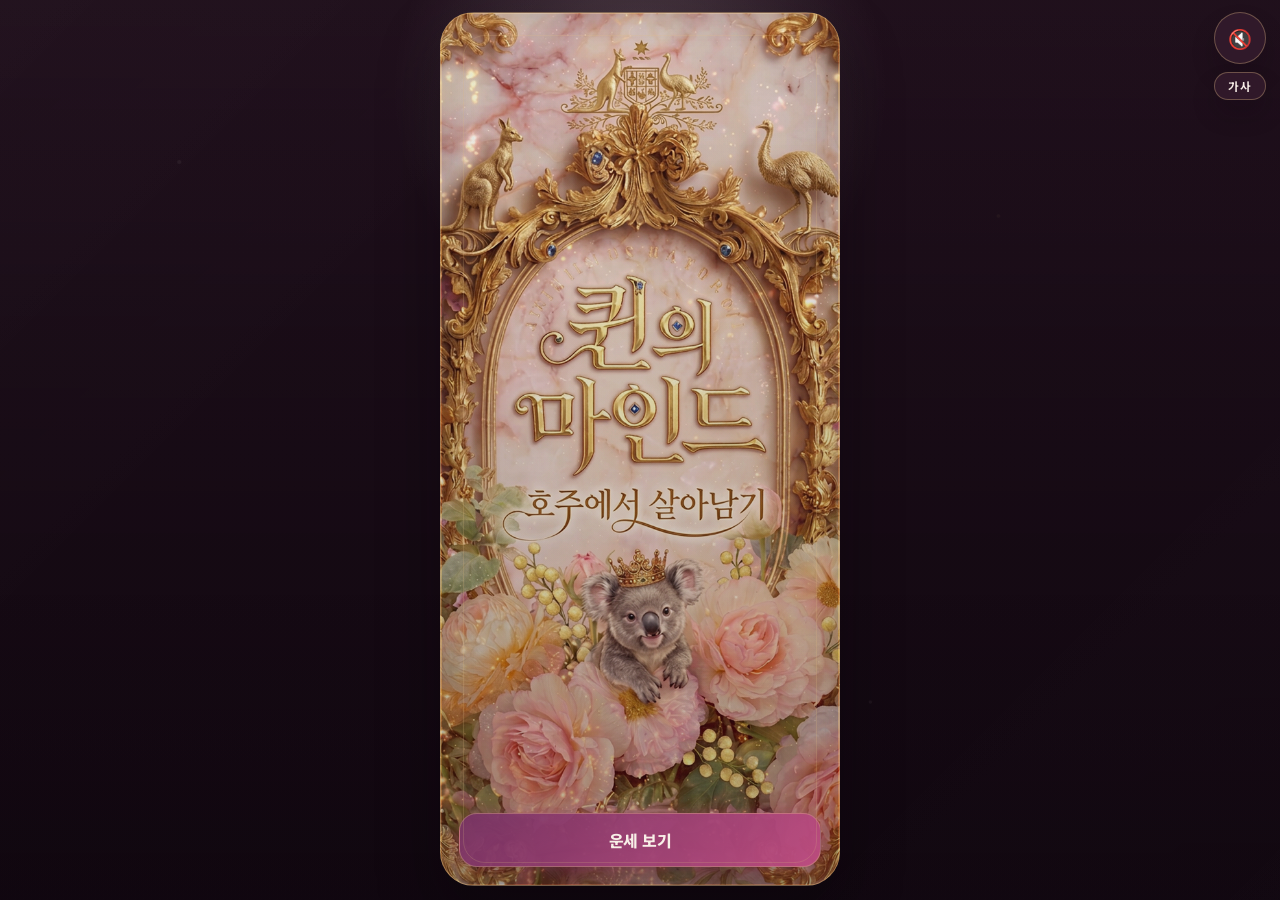
==== mobile-homepage/index.html @ e9fe8f7a "first" ====
<!DOCTYPE html>
<html lang="ko">
  <head>
    <meta charset="UTF-8" />
    <meta name="viewport" content="width=device-width, initial-scale=1.0" />
    <meta name="description" content="퀸의 마인드 인트로 페이지입니다." />
    <meta name="theme-color" content="#151338" />
    <title>퀸의 마인드</title>
    <link rel="preconnect" href="https://fonts.googleapis.com" />
    <link rel="preconnect" href="https://fonts.gstatic.com" crossorigin />
    <link
      href="https://fonts.googleapis.com/css2?family=Noto+Sans+KR:wght@400;500;700;800&amp;display=swap"
      rel="stylesheet"
    />
    <link rel="stylesheet" href="./styles.css" />
  </head>
  <body class="fortune-body page-home">
    <main class="page-shell">
      <section class="panel-card home-panel">
        <div class="home-cta">
          <a class="primary-link" href="./choose.html">운세 보기</a>
        </div>
      </section>
    </main>

    <div class="audio-dock">
      <button class="music-toggle" id="musicToggle" type="button" aria-pressed="false" aria-label="배경음악 켜기">
        🔇
      </button>
      <button class="lyrics-toggle" id="lyricsToggle" type="button">가사</button>
    </div>
    <audio id="bgmAudio" loop preload="auto" playsinline></audio>
    <dialog class="lyrics-dialog" id="lyricsDialog">
      <div class="lyrics-card">
        <p class="lyrics-label">BGM LYRICS</p>
        <pre class="lyrics-content" id="lyricsContent">가사를 불러오는 중...</pre>
        <button class="lyrics-close" id="lyricsClose" type="button">닫기</button>
      </div>
    </dialog>

    <script type="module" src="./bgm.js"></script>
  </body>
</html>
---- mobile-homepage/styles.css ----
@font-face {
  font-family: "HeirofLight";
  src: url("./fonts/HeirofLightOTFBold.otf") format("opentype");
  font-weight: 700;
  font-style: normal;
  font-display: swap;
}

:root {
  color-scheme: dark;
  --font-display: "HeirofLight", "Times New Roman", serif;
  --font-body: "Noto Sans KR", "Apple SD Gothic Neo", sans-serif;
  --ivory: #f8efe7;
  --ivory-soft: rgba(248, 239, 231, 0.82);
  --gold: #dcb884;
  --gold-soft: rgba(220, 184, 132, 0.44);
  --plum-950: #1d101d;
  --plum-900: #2b1729;
  --plum-850: #39203a;
  --wine-700: #74445e;
  --panel-bg: rgba(42, 22, 38, 0.72);
  --panel-bg-soft: rgba(71, 38, 61, 0.44);
  --panel-border: rgba(220, 184, 132, 0.46);
  --panel-border-soft: rgba(220, 184, 132, 0.2);
  --shadow-xl: 0 30px 70px rgba(13, 7, 13, 0.38);
  --shadow-lg: 0 16px 34px rgba(14, 7, 13, 0.28);
  --radius-xl: 34px;
  --radius-lg: 24px;
  --radius-md: 18px;
  --result-accent: #dcb884;
  --result-soft: rgba(248, 239, 231, 0.82);
  --result-text: #fff7f1;
}

* {
  box-sizing: border-box;
}

html,
body {
  height: 100%;
}

html {
  scroll-behavior: smooth;
}

body {
  margin: 0;
  min-width: 320px;
  overflow: hidden;
  font-family: var(--font-body);
  color: var(--ivory);
}

a,
button {
  font: inherit;
}

button {
  border: 0;
  cursor: pointer;
}

.fortune-body {
  position: relative;
  min-height: 100svh;
  background-color: var(--plum-950);
  background-image: var(--page-background);
  background-size: cover;
  background-position: center;
  background-repeat: no-repeat;
}

.page-home {
  --page-background:
    radial-gradient(circle at 50% 12%, rgba(128, 87, 111, 0.24), transparent 22%),
    linear-gradient(180deg, #21111d 0%, #140a13 100%);
}

.page-choose,
.page-loading {
  --page-background:
    radial-gradient(circle at 50% 14%, rgba(122, 78, 105, 0.34), transparent 22%),
    linear-gradient(180deg, #261420 0%, #140b15 100%);
}

.page-result {
  --page-background: url("./images/backgrounds/Q_3.png");
}

.fortune-body::before,
.fortune-body::after {
  content: "";
  position: fixed;
  inset: 0;
  pointer-events: none;
}

.fortune-body::before {
  background:
    radial-gradient(circle at 50% 10%, rgba(255, 247, 237, 0.18), transparent 24%),
    linear-gradient(180deg, rgba(31, 15, 28, 0.28), rgba(15, 6, 14, 0.62));
}

.fortune-body::after {
  opacity: 0.26;
  background:
    radial-gradient(circle at 14% 18%, rgba(255, 247, 237, 0.2) 0 1.4px, transparent 2.6px),
    radial-gradient(circle at 78% 24%, rgba(220, 184, 132, 0.18) 0 1.2px, transparent 2.4px),
    radial-gradient(circle at 68% 78%, rgba(255, 247, 237, 0.18) 0 1px, transparent 2.2px),
    linear-gradient(135deg, rgba(255, 255, 255, 0.05), transparent 38%, transparent 62%, rgba(255, 255, 255, 0.03));
}

.page-shell {
  position: relative;
  z-index: 1;
  width: min(100%, 428px);
  height: 100svh;
  margin: 0 auto;
  padding: 12px 14px 14px;
  display: flex;
  flex-direction: column;
  gap: 10px;
}

.panel-card {
  position: relative;
  flex: 1;
  min-height: 0;
  overflow: hidden;
  border-radius: var(--radius-xl);
  border: 1px solid var(--panel-border);
  background:
    linear-gradient(180deg, rgba(101, 60, 81, 0.18), transparent 26%),
    linear-gradient(180deg, rgba(65, 35, 56, 0.8), rgba(26, 14, 24, 0.9));
  backdrop-filter: blur(8px);
  box-shadow:
    inset 0 1px 0 rgba(255, 255, 255, 0.08),
    inset 0 -12px 40px rgba(0, 0, 0, 0.14),
    var(--shadow-xl);
}

.panel-card::before,
.panel-card::after {
  content: "";
  position: absolute;
  inset: 12px;
  border: 1px solid var(--panel-border);
  border-radius: calc(var(--radius-xl) - 12px);
  pointer-events: none;
}

.panel-card::after {
  inset: 22px;
  border-color: var(--panel-border-soft);
}

.panel-decor {
  position: absolute;
  inset: 0;
  pointer-events: none;
}

.panel-corner {
  position: absolute;
  width: 36px;
  height: 36px;
}

.panel-corner::before,
.panel-corner::after {
  content: "";
  position: absolute;
  background: linear-gradient(180deg, rgba(245, 223, 176, 0.96), rgba(174, 133, 83, 0.72));
}

.panel-corner::before {
  width: 24px;
  height: 2px;
}

.panel-corner::after {
  width: 2px;
  height: 24px;
}

.panel-corner-tl {
  top: 18px;
  left: 18px;
}

.panel-corner-tr {
  top: 18px;
  right: 18px;
}

.panel-corner-br {
  right: 18px;
  bottom: 18px;
}

.panel-corner-bl {
  bottom: 18px;
  left: 18px;
}

.panel-corner-tl::before,
.panel-corner-bl::before {
  left: 0;
}

.panel-corner-tr::before,
.panel-corner-br::before {
  right: 0;
}

.panel-corner-tl::after,
.panel-corner-tr::after {
  top: 0;
}

.panel-corner-bl::after,
.panel-corner-br::after {
  bottom: 0;
}

.panel-corner-tl::after,
.panel-corner-bl::after {
  left: 0;
}

.panel-corner-tr::after,
.panel-corner-br::after {
  right: 0;
}

.cover-arch {
  position: absolute;
  top: 16px;
  left: 50%;
  width: calc(100% - 92px);
  height: 96px;
  transform: translateX(-50%);
  border: 2px solid rgba(220, 184, 132, 0.42);
  border-bottom: 0;
  border-radius: 200px 200px 0 0 / 120px 120px 0 0;
  box-shadow: inset 0 0 0 1px rgba(255, 255, 255, 0.05);
}

.cover-arch span {
  position: absolute;
  top: 18px;
  left: 50%;
  transform: translateX(-50%);
  color: rgba(244, 224, 192, 0.64);
  font-size: 0.76rem;
  font-weight: 800;
  letter-spacing: 0.26em;
  text-transform: uppercase;
  white-space: nowrap;
}

.cover-arch-small {
  height: 84px;
}

.cover-blooms {
  display: none;
}

.home-panel,
.choose-panel,
.result-panel {
  display: flex;
  flex-direction: column;
  padding: 102px 18px 18px;
}

.home-panel {
  justify-content: flex-end;
  padding: 16px 18px 18px;
  background:
    linear-gradient(180deg, rgba(31, 14, 25, 0.04), rgba(18, 8, 15, 0.26)),
    linear-gradient(180deg, rgba(255, 247, 236, 0.04), rgba(71, 39, 58, 0.08)),
    url("./images/backgrounds/Q_1.png") center / cover no-repeat;
  box-shadow:
    inset 0 0 0 1px rgba(255, 243, 232, 0.04),
    inset 0 0 36px rgba(17, 8, 14, 0.14),
    0 28px 60px rgba(8, 4, 8, 0.38);
  position: relative;
  overflow: hidden;
}

.home-panel::before {
  content: "";
  position: absolute;
  inset: 0;
  background: radial-gradient(circle at 50% 50%, rgba(220,184,132,0.15), transparent 60%);
  animation: pulse-glow 4s ease-in-out infinite alternate;
  pointer-events: none;
  mix-blend-mode: overlay;
}

.display-title {
  margin: 0;
  font-family: var(--font-display);
  font-weight: 700;
  letter-spacing: -0.04em;
}

.choose-head {
  text-align: center;
}

.home-cta {
  margin-top: auto;
}

.primary-link {
  display: inline-flex;
  align-items: center;
  justify-content: center;
  width: 100%;
  min-height: 54px;
  border-radius: 18px;
  border: 1px solid rgba(220, 184, 132, 0.36);
  background:
    linear-gradient(135deg, rgba(121, 52, 102, 0.94), rgba(189, 76, 129, 0.96));
  color: var(--ivory);
  text-decoration: none;
  font-size: 1rem;
  font-weight: 800;
  letter-spacing: -0.02em;
  box-shadow: 0 16px 28px rgba(21, 9, 19, 0.24), 0 0 16px rgba(189, 76, 129, 0.4);
  position: relative;
  overflow: hidden;
  animation: float-btn 3s ease-in-out infinite;
}

.primary-link::after {
  content: "";
  position: absolute;
  top: 0;
  left: -150%;
  width: 150%;
  height: 100%;
  background: linear-gradient(90deg, transparent, rgba(255, 255, 255, 0.4), transparent);
  transform: skewX(-20deg);
  animation: sweep-shine 3s ease-in-out infinite;
}

.primary-link:hover,
.primary-link:focus-visible {
  transform: translateY(-1px);
  outline: none;
}

.fortune-preview,
.mood-section,
.pick-section {
  position: relative;
  z-index: 1;
}

.choose-panel {
  padding-top: 76px;
  background:
    linear-gradient(180deg, rgba(33, 17, 30, 0.2), rgba(19, 9, 16, 0.7)),
    linear-gradient(180deg, rgba(60, 31, 51, 0.26), rgba(24, 11, 21, 0.78)),
    url("./images/backgrounds/Q_2.png") center / cover no-repeat;
  box-shadow:
    inset 0 0 0 1px rgba(255, 245, 234, 0.04),
    inset 0 0 60px rgba(17, 7, 13, 0.34),
    0 28px 60px rgba(8, 4, 8, 0.38);
}

.choose-head {
  display: grid;
  gap: 12px;
  margin-bottom: 16px;
  text-align: center;
}

.choose-title {
  font-size: clamp(1.72rem, 7.8vw, 2.18rem);
  line-height: 1.1;
  letter-spacing: -0.04em;
}

.choose-guide {
  margin: 0;
  color: var(--ivory-soft);
  font-size: 0.9rem;
  font-weight: 500;
  line-height: 1.5;
}

.fortune-preview {
  display: grid;
  gap: 12px;
  margin-top: 8px;
  padding: 20px 16px;
  border-radius: 16px;
  background: rgba(255, 247, 237, 0.03);
  border: 1px solid rgba(220, 184, 132, 0.15);
  box-shadow: inset 0 2px 10px rgba(0,0,0,0.1);
}

.fortune-inline {
  margin: 0;
  padding: 0;
  text-align: center;
  text-wrap: pretty;
}

.fortune-inline-main {
  color: var(--result-accent);
  font-size: 1.05rem;
  font-weight: 800;
  line-height: 1.5;
  word-break: keep-all;
  overflow-wrap: break-word;
}

.fortune-inline-soft {
  color: var(--ivory-soft);
  font-size: 0.92rem;
  line-height: 1.6;
  word-break: keep-all;
  overflow-wrap: break-word;
}

.mood-section {
  margin-top: 32px;
}

.mood-tabs {
  display: grid;
  grid-template-columns: repeat(3, minmax(0, 1fr));
  gap: 12px;
  padding: 0 10px;
}

.mood-tab {
  min-height: 44px;
  border-radius: 999px;
  border: 1px solid rgba(220, 184, 132, 0.2);
  background:
    linear-gradient(180deg, rgba(255, 255, 255, 0.08), rgba(255, 255, 255, 0.03)),
    rgba(46, 23, 40, 0.28);
  color: var(--ivory-soft);
  font-size: 0.86rem;
  font-weight: 700;
  letter-spacing: -0.01em;
  transition:
    transform 150ms ease,
    border-color 150ms ease,
    background-color 150ms ease,
    color 150ms ease;
}

.mood-tab.is-active {
  border-color: rgba(220, 184, 132, 0.56);
  background:
    linear-gradient(180deg, rgba(220, 184, 132, 0.22), rgba(220, 184, 132, 0.08)),
    rgba(68, 33, 54, 0.4);
  color: var(--ivory);
  box-shadow:
    inset 0 0 0 1px rgba(255, 248, 237, 0.08),
    0 0 18px rgba(220, 184, 132, 0.12);
}

.mood-note {
  margin: 12px 0 0;
  color: var(--ivory-soft);
  font-size: 0.86rem;
  line-height: 1.5;
  text-align: center;
}

.pick-section {
  flex: 1;
  display: grid;
  align-content: start;
  gap: 16px;
  margin-top: 32px;
}

.pick-heading {
  margin: 0 0 8px;
  color: var(--ivory);
  font-size: 1.1rem;
  font-weight: 700;
  line-height: 1.4;
  text-align: center;
}

.pick-deck {
  display: flex;
  align-items: flex-end;
  justify-content: center;
  gap: 0;
  margin-top: 0;
  padding: 0 6px;
}

.pick-card {
  position: relative;
  display: flex;
  align-items: flex-end;
  justify-content: center;
  width: 122px;
  min-height: 198px;
  padding: 16px 8px;
  border-radius: 20px;
  background:
    linear-gradient(180deg, rgba(29, 16, 29, 0.08), rgba(29, 16, 29, 0.2)),
    url("./images/backgrounds/card.png") center / cover no-repeat;
  border: 1px solid rgba(220, 184, 132, 0.26);
  color: var(--ivory);
  text-decoration: none;
  box-shadow: 0 18px 28px rgba(12, 6, 12, 0.32);
  transition:
    transform 160ms ease,
    box-shadow 160ms ease,
    border-color 160ms ease;
}

.pick-card::before {
  content: "";
  position: absolute;
  inset: 10px;
  border: 1px solid rgba(255, 247, 237, 0.16);
  border-radius: 14px;
}

.pick-card::after {
  content: "♕";
  position: absolute;
  top: 18px;
  left: 50%;
  transform: translateX(-50%);
  color: rgba(255, 235, 204, 0.64);
  font-size: 1.25rem;
}

.pick-card-left {
  transform: rotate(-10deg) translateY(10px);
  margin-right: -24px;
}

.pick-card-center {
  z-index: 2;
  transform: translateY(-4px);
}

.pick-card-right {
  transform: rotate(10deg) translateY(10px);
  margin-left: -24px;
}

.pick-card:hover,
.pick-card:focus-visible {
  border-color: rgba(220, 184, 132, 0.48);
  box-shadow: 0 22px 34px rgba(12, 6, 12, 0.38);
  outline: none;
}

.pick-card-left:hover,
.pick-card-left:focus-visible {
  transform: rotate(-10deg) translateY(2px);
}

.pick-card-center:hover,
.pick-card-center:focus-visible {
  transform: translateY(-10px);
}

.pick-card-right:hover,
.pick-card-right:focus-visible {
  transform: rotate(10deg) translateY(2px);
}

.pick-card-mark {
  position: relative;
  z-index: 1;
  padding: 6px 12px;
  border-radius: 999px;
  background: rgba(32, 18, 30, 0.44);
  color: rgba(255, 242, 223, 0.92);
  font-family: var(--font-display);
  font-size: 1.2rem;
  letter-spacing: 0.04em;
}

.page-choose[data-mode="anger"] .pick-card {
  box-shadow: 0 20px 32px rgba(53, 14, 37, 0.4);
}

.page-choose[data-mode="comfort"] .pick-card {
  box-shadow: 0 20px 32px rgba(32, 24, 61, 0.38);
}

.page-choose[data-mode="laugh"] .pick-card {
  box-shadow: 0 20px 32px rgba(65, 20, 47, 0.38);
}

.result-panel {
  justify-content: center;
  padding-top: 90px;
}

.theme-anger {
  --result-accent: #f1be8b;
}

.theme-comfort {
  --result-accent: #eadfc7;
}

.theme-laugh {
  --result-accent: #f3c9d9;
}

.result-loader {
  position: relative;
  z-index: 1;
  margin: auto 0;
  color: var(--ivory-soft);
  font-size: 0.92rem;
  font-weight: 700;
  line-height: 1.6;
  text-align: center;
}

.result-card {
  position: relative;
  z-index: 1;
  flex: 1;
  display: flex;
  align-items: center;
  justify-content: center;
  min-height: 0;
}

.result-message-card {
  width: 100%;
  max-width: 330px;
  margin: 0 auto 56px;
  display: grid;
  gap: 16px;
  justify-items: center;
  text-align: center;
}

.result-message-card > * {
  opacity: 0;
  animation: fade-slide-up 0.8s cubic-bezier(0.16, 1, 0.3, 1) forwards;
}

.result-message-card .result-kicker { animation-delay: 0.1s; }
.result-message-card .result-media { animation: zoom-glow-in 0.9s cubic-bezier(0.16, 1, 0.3, 1) forwards; animation-delay: 0.25s; opacity: 0; }
.result-message-card .result-title { animation-delay: 0.4s; }
.result-message-card .result-caption { animation-delay: 0.5s; }
.result-message-card .result-signature { animation-delay: 0.6s; }

.result-kicker {
  margin: 0;
  color: var(--result-accent);
  font-size: 1rem;
  font-weight: 800;
  letter-spacing: 0.22em;
  text-transform: uppercase;
  text-shadow: 0 0 12px rgba(220, 184, 132, 0.4);
}

.result-media {
  display: grid;
  place-items: center;
  width: min(100%, 264px);
  padding: 10px;
  border-radius: 16px;
  border: 1px solid rgba(220, 184, 132, 0.16);
  background:
    linear-gradient(180deg, rgba(255, 255, 255, 0.05), rgba(255, 255, 255, 0.02)),
    rgba(10, 5, 10, 0.16);
  box-shadow:
    inset 0 1px 0 rgba(255, 255, 255, 0.04),
    0 16px 24px rgba(6, 3, 6, 0.18);
}

.result-media img {
  display: block;
  width: 100%;
  height: auto;
  max-height: min(30svh, 258px);
  object-fit: contain;
  border-radius: 10px;
}

.result-title {
  margin: 0;
  max-width: 310px;
  color: var(--result-text);
  font-size: clamp(1.24rem, 5.3vw, 1.62rem);
  line-height: 1.5;
  letter-spacing: -0.025em;
  text-wrap: balance;
  word-break: keep-all;
  overflow-wrap: break-word;
}

.result-caption {
  margin: 0;
  max-width: 302px;
  color: var(--result-soft);
  font-size: 0.88rem;
  line-height: 1.72;
  text-wrap: pretty;
  word-break: keep-all;
  overflow-wrap: break-word;
}

.result-signature {
  margin: 2px 0 0;
  display: grid;
  gap: 4px;
  color: var(--result-accent);
  font-size: 0.66rem;
  font-weight: 800;
  letter-spacing: 0.18em;
  text-transform: uppercase;
}

.result-signature span {
  color: rgba(248, 239, 231, 0.62);
}

.result-actions {
  display: grid;
  grid-template-columns: repeat(2, minmax(0, 1fr));
  gap: 10px;
}

.again-button,
.secondary-link {
  display: inline-flex;
  align-items: center;
  justify-content: center;
  min-height: 46px;
  border-radius: 16px;
  text-decoration: none;
  font-size: 0.92rem;
  font-weight: 700;
}

.again-button {
  border: 1px solid rgba(220, 184, 132, 0.32);
  background: rgba(255, 255, 255, 0.08);
  color: var(--ivory);
}

.secondary-link {
  border: 1px solid rgba(220, 184, 132, 0.18);
  background: rgba(16, 8, 15, 0.2);
  color: var(--ivory-soft);
}

.audio-dock {
  position: fixed;
  top: calc(env(safe-area-inset-top) + 12px);
  right: 14px;
  z-index: 30;
  display: grid;
  justify-items: center;
  gap: 8px;
}

.music-toggle,
.lyrics-toggle {
  border: 1px solid rgba(220, 184, 132, 0.36);
  background: rgba(54, 29, 47, 0.78);
  color: var(--ivory);
  backdrop-filter: blur(12px);
  box-shadow: 0 14px 24px rgba(14, 7, 14, 0.2);
}

.music-toggle {
  display: inline-flex;
  align-items: center;
  justify-content: center;
  width: 52px;
  height: 52px;
  border-radius: 999px;
  font-size: 1.2rem;
}

.music-toggle.is-playing {
  background: rgba(114, 53, 95, 0.9);
}

.lyrics-toggle {
  min-width: 52px;
  min-height: 28px;
  padding: 0 10px;
  border-radius: 999px;
  font-size: 0.72rem;
  font-weight: 700;
  letter-spacing: 0.08em;
}

.lyrics-dialog {
  width: min(calc(100vw - 28px), 340px);
  border: 0;
  padding: 0;
  background: transparent;
}

.lyrics-dialog::backdrop {
  background: rgba(10, 5, 10, 0.58);
}

.lyrics-card {
  padding: 18px;
  border-radius: 22px;
  border: 1px solid rgba(220, 184, 132, 0.26);
  background:
    linear-gradient(180deg, rgba(72, 36, 60, 0.96), rgba(31, 16, 29, 0.98));
  box-shadow: var(--shadow-xl);
}

.lyrics-label {
  margin: 0 0 10px;
  color: var(--gold);
  font-size: 0.72rem;
  font-weight: 800;
  letter-spacing: 0.18em;
  text-transform: uppercase;
}

.lyrics-content {
  margin: 0;
  max-height: min(46svh, 320px);
  overflow: auto;
  white-space: pre-wrap;
  color: var(--ivory-soft);
  font-family: var(--font-body);
  font-size: 0.9rem;
  line-height: 1.65;
}

.lyrics-close {
  display: inline-flex;
  align-items: center;
  justify-content: center;
  width: 100%;
  min-height: 42px;
  margin-top: 14px;
  border-radius: 14px;
  border: 1px solid rgba(220, 184, 132, 0.24);
  background: rgba(255, 255, 255, 0.06);
  color: var(--ivory);
}

/* --- Loading Page Animations --- */
.page-loading .loader-shell {
  justify-content: center;
  align-items: center;
}

.loader-container {
  display: flex;
  flex-direction: column;
  align-items: center;
  gap: 32px;
  animation: fade-in 0.8s ease-out;
}

.loader-visual {
  position: relative;
  width: 120px;
  height: 120px;
  display: flex;
  justify-content: center;
  align-items: center;
}

.loader-ring {
  position: absolute;
  inset: 0;
  border: 2px dashed rgba(220, 184, 132, 0.4);
  border-radius: 50%;
  animation: spin-ring 8s linear infinite;
}

.loader-ring-inner {
  inset: 16px;
  border: 1px solid rgba(220, 184, 132, 0.8);
  border-style: dotted;
  animation: spin-ring-reverse 5s linear infinite;
  box-shadow: 0 0 20px rgba(220, 184, 132, 0.2), inset 0 0 20px rgba(220, 184, 132, 0.2);
}

.loader-icon {
  font-size: 3rem;
  color: var(--gold);
  filter: drop-shadow(0 0 8px rgba(220, 184, 132, 0.6));
  animation: pulse-icon 2s ease-in-out infinite alternate;
}

.full-loader {
  color: var(--ivory);
  font-weight: 500;
  line-height: 1.6;
  font-size: 1.125rem;
  text-align: center;
  letter-spacing: 0.02em;
  padding: 0 20px;
  max-width: 320px;
  word-break: keep-all;
  overflow-wrap: break-word;
  text-wrap: balance;
  animation: pulse-text 2s ease-in-out infinite alternate;
}

@keyframes spin-ring {
  0% { transform: rotate(0deg); }
  100% { transform: rotate(360deg); }
}

@keyframes spin-ring-reverse {
  0% { transform: rotate(360deg); }
  100% { transform: rotate(0deg); }
}

@keyframes pulse-icon {
  0% { transform: scale(0.95); opacity: 0.7; }
  100% { transform: scale(1.05); opacity: 1; filter: drop-shadow(0 0 16px rgba(220, 184, 132, 0.9)); }
}

@keyframes pulse-text {
  0% { opacity: 0.6; }
  100% { opacity: 1; text-shadow: 0 0 8px rgba(248, 239, 231, 0.4); }
}

@keyframes fade-in {
  from { opacity: 0; transform: translateY(10px); }
  to { opacity: 1; transform: translateY(0); }
}

.theme-anger .loader-ring { border-color: rgba(241, 190, 139, 0.4); }
.theme-anger .loader-ring-inner { border-color: rgba(241, 190, 139, 0.8); box-shadow: 0 0 20px rgba(241, 190, 139, 0.2), inset 0 0 20px rgba(241, 190, 139, 0.2); }
.theme-anger .loader-icon { color: var(--result-accent); filter: drop-shadow(0 0 8px rgba(241, 190, 139, 0.6)); }

.theme-comfort .loader-ring { border-color: rgba(234, 223, 199, 0.4); }
.theme-comfort .loader-ring-inner { border-color: rgba(234, 223, 199, 0.8); box-shadow: 0 0 20px rgba(234, 223, 199, 0.2), inset 0 0 20px rgba(234, 223, 199, 0.2); }
.theme-comfort .loader-icon { color: var(--result-accent); filter: drop-shadow(0 0 8px rgba(234, 223, 199, 0.6)); }

.theme-laugh .loader-ring { border-color: rgba(243, 201, 217, 0.4); }
.theme-laugh .loader-ring-inner { border-color: rgba(243, 201, 217, 0.8); box-shadow: 0 0 20px rgba(243, 201, 217, 0.2), inset 0 0 20px rgba(243, 201, 217, 0.2); }
.theme-laugh .loader-icon { color: var(--result-accent); filter: drop-shadow(0 0 8px rgba(243, 201, 217, 0.6)); }

@keyframes pulse-glow {
  0% { transform: scale(0.9); opacity: 0.4; }
  100% { transform: scale(1.1); opacity: 0.9; }
}

@keyframes float-btn {
  0%, 100% { transform: translateY(0); box-shadow: 0 16px 28px rgba(21, 9, 19, 0.24), 0 0 16px rgba(189, 76, 129, 0.4); }
  50% { transform: translateY(-4px); box-shadow: 0 20px 34px rgba(21, 9, 19, 0.34), 0 0 24px rgba(189, 76, 129, 0.6); }
}

@keyframes sweep-shine {
  0% { left: -150%; }
  25% { left: 150%; }
  100% { left: 150%; }
}

@keyframes fade-slide-up {
  0% { opacity: 0; transform: translateY(24px); filter: blur(8px); }
  100% { opacity: 1; transform: translateY(0); filter: blur(0); }
}

@keyframes zoom-glow-in {
  0% { opacity: 0; transform: scale(0.85); filter: blur(12px) drop-shadow(0 0 0 transparent); }
  60% { opacity: 1; transform: scale(1.02); filter: blur(0) drop-shadow(0 0 30px rgba(220, 184, 132, 0.5)); }
  100% { opacity: 1; transform: scale(1); filter: blur(0) drop-shadow(0 0 16px rgba(220, 184, 132, 0.3)); }
}

@media (max-width: 390px) {
  .page-shell {
    padding-left: 12px;
    padding-right: 12px;
  }

  .home-panel,
  .choose-panel,
  .result-panel {
    padding-left: 16px;
    padding-right: 16px;
  }

  .hero-title {
    font-size: 2.85rem;
  }

  .choose-title {
    font-size: 2rem;
  }

  .pick-card {
    width: 106px;
    min-height: 176px;
  }

  .result-title {
    font-size: 1.2rem;
  }

  .result-caption {
    font-size: 0.84rem;
  }
}

@media (prefers-reduced-motion: reduce) {
  html {
    scroll-behavior: auto;
  }

  *,
  *::before,
  *::after {
    animation: none !important;
    transition: none !important;
  }
}
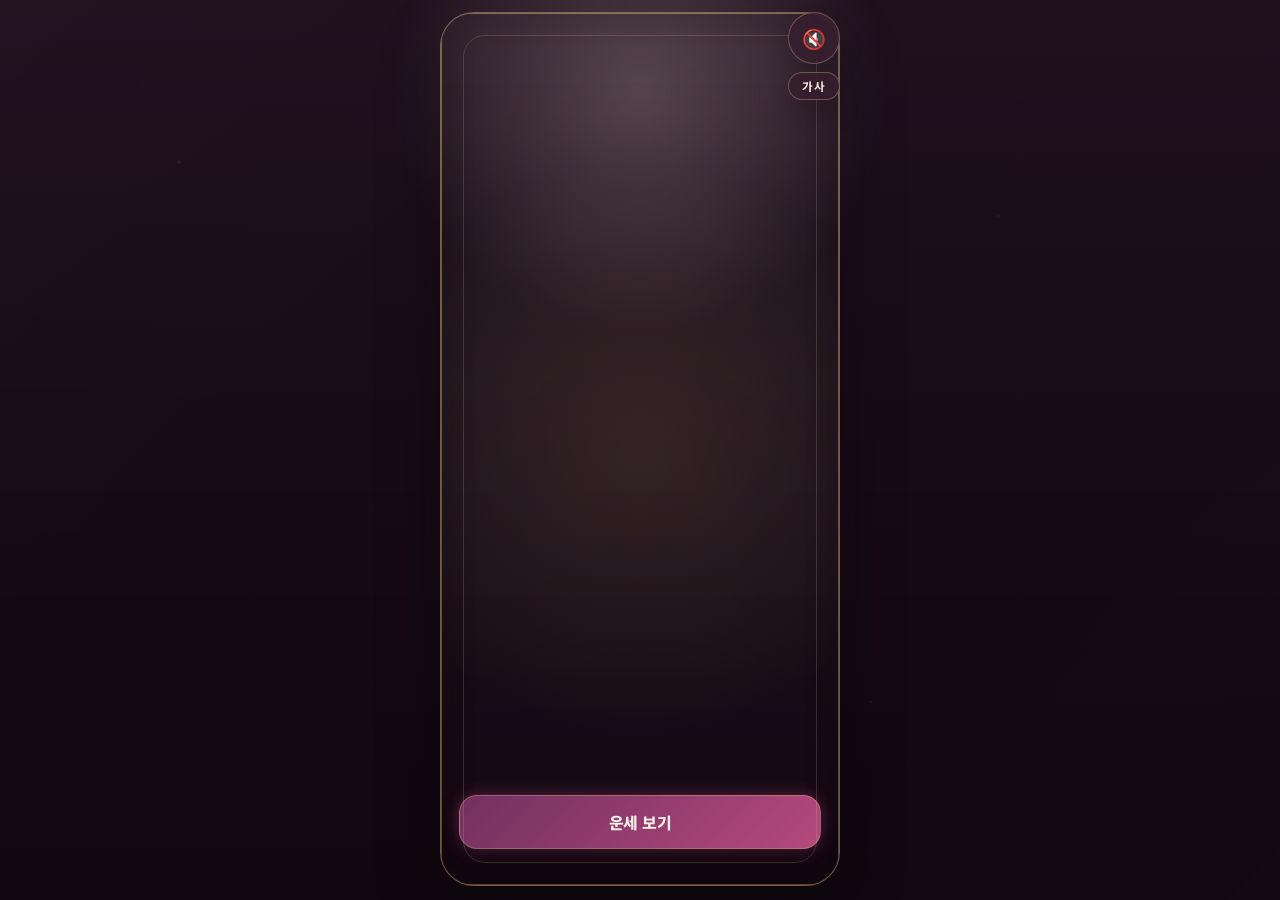
==== commit e73ae461: "gg" ====
--- a/mobile-homepage/index.html
+++ b/mobile-homepage/index.html
@@ -38,6 +38,6 @@
       </div>
     </dialog>
 
-    <script type="module" src="./bgm.js"></script>
+    <script type="text/javascript" src="./bgm.js"></script>
   </body>
 </html>
--- a/mobile-homepage/styles.css
+++ b/mobile-homepage/styles.css
@@ -48,7 +48,7 @@
 body {
   margin: 0;
   min-width: 320px;
-  overflow: hidden;
+  overflow-x: hidden;
   font-family: var(--font-body);
   color: var(--ivory);
 }
@@ -65,7 +65,7 @@
 
 .fortune-body {
   position: relative;
-  min-height: 100svh;
+  min-height: 100dvh;
   background-color: var(--plum-950);
   background-image: var(--page-background);
   background-size: cover;
@@ -87,7 +87,7 @@
 }
 
 .page-result {
-  --page-background: url("./images/backgrounds/Q_3.png");
+  --page-background: url("./images/backgrounds/q_3.png?v=2.1");
 }
 
 .fortune-body::before,
@@ -117,7 +117,7 @@
   position: relative;
   z-index: 1;
   width: min(100%, 428px);
-  height: 100svh;
+  min-height: 100dvh;
   margin: 0 auto;
   padding: 12px 14px 14px;
   display: flex;
@@ -129,7 +129,6 @@
   position: relative;
   flex: 1;
   min-height: 0;
-  overflow: hidden;
   border-radius: var(--radius-xl);
   border: 1px solid var(--panel-border);
   background:
@@ -280,11 +279,11 @@
 
 .home-panel {
   justify-content: flex-end;
-  padding: 16px 18px 18px;
+  padding: 16px 18px calc(env(safe-area-inset-bottom, 12px) + 36px);
   background:
     linear-gradient(180deg, rgba(31, 14, 25, 0.04), rgba(18, 8, 15, 0.26)),
     linear-gradient(180deg, rgba(255, 247, 236, 0.04), rgba(71, 39, 58, 0.08)),
-    url("./images/backgrounds/Q_1.png") center / cover no-repeat;
+    url("./images/backgrounds/q_1.png?v=2.1") center / cover no-repeat;
   box-shadow:
     inset 0 0 0 1px rgba(255, 243, 232, 0.04),
     inset 0 0 36px rgba(17, 8, 14, 0.14),
@@ -369,7 +368,7 @@
   background:
     linear-gradient(180deg, rgba(33, 17, 30, 0.2), rgba(19, 9, 16, 0.7)),
     linear-gradient(180deg, rgba(60, 31, 51, 0.26), rgba(24, 11, 21, 0.78)),
-    url("./images/backgrounds/Q_2.png") center / cover no-repeat;
+    url("./images/backgrounds/q_2.png?v=2.1") center / cover no-repeat;
   box-shadow:
     inset 0 0 0 1px rgba(255, 245, 234, 0.04),
     inset 0 0 60px rgba(17, 7, 13, 0.34),
@@ -517,7 +516,7 @@
   border-radius: 20px;
   background:
     linear-gradient(180deg, rgba(29, 16, 29, 0.08), rgba(29, 16, 29, 0.2)),
-    url("./images/backgrounds/card.png") center / cover no-repeat;
+    url("./images/backgrounds/card.png?v=2.1") center / cover no-repeat;
   border: 1px solid rgba(220, 184, 132, 0.26);
   color: var(--ivory);
   text-decoration: none;
@@ -661,7 +660,11 @@
 }
 
 .result-message-card .result-kicker { animation-delay: 0.1s; }
-.result-message-card .result-media { animation: zoom-glow-in 0.9s cubic-bezier(0.16, 1, 0.3, 1) forwards; animation-delay: 0.25s; opacity: 0; }
+.result-message-card .result-media {
+  animation: zoom-glow-in 0.9s cubic-bezier(0.16, 1, 0.3, 1) forwards;
+  animation-delay: 0.25s;
+  opacity: 1;
+}
 .result-message-card .result-title { animation-delay: 0.4s; }
 .result-message-card .result-caption { animation-delay: 0.5s; }
 .result-message-card .result-signature { animation-delay: 0.6s; }
@@ -695,6 +698,8 @@
   display: block;
   width: 100%;
   height: auto;
+  max-height: 258px;
+  max-height: min(30dvh, 258px);
   max-height: min(30svh, 258px);
   object-fit: contain;
   border-radius: 10px;
@@ -770,8 +775,8 @@
 
 .audio-dock {
   position: fixed;
-  top: calc(env(safe-area-inset-top) + 12px);
-  right: 14px;
+  top: calc(env(safe-area-inset-top, 12px) + 12px);
+  right: max(14px, calc(50vw - 214px + 14px));
   z-index: 30;
   display: grid;
   justify-items: center;
@@ -989,17 +994,44 @@
   100% { opacity: 1; transform: scale(1); filter: blur(0) drop-shadow(0 0 16px rgba(220, 184, 132, 0.3)); }
 }
 
-@media (max-width: 390px) {
+@media (max-width: 428px) {
   .page-shell {
-    padding-left: 12px;
-    padding-right: 12px;
+    padding: 0;
+    width: 100%;
+  }
+
+  .panel-card {
+    border-radius: 0;
+    border: none;
+  }
+  
+  .panel-card::before,
+  .panel-card::after {
+    display: none;
   }
 
   .home-panel,
-  .choose-panel,
+  .choose-panel {
+    padding-left: 20px;
+    padding-right: 20px;
+    padding-bottom: calc(env(safe-area-inset-bottom, 20px) + 36px);
+  }
+
   .result-panel {
-    padding-left: 16px;
-    padding-right: 16px;
+    padding-left: 20px;
+    padding-right: 20px;
+    padding-bottom: 20px;
+  }
+
+  .result-actions {
+    padding-left: 20px;
+    padding-right: 20px;
+    padding-bottom: calc(env(safe-area-inset-bottom, 20px) + 36px);
+  }
+
+  .audio-dock {
+    top: calc(env(safe-area-inset-top, 12px) + 16px);
+    right: 16px;
   }
 
   .hero-title {
@@ -1034,5 +1066,7 @@
   *::after {
     animation: none !important;
     transition: none !important;
-  }
-}
+    opacity: 1 !important;
+    visibility: visible !important;
+  }
+}
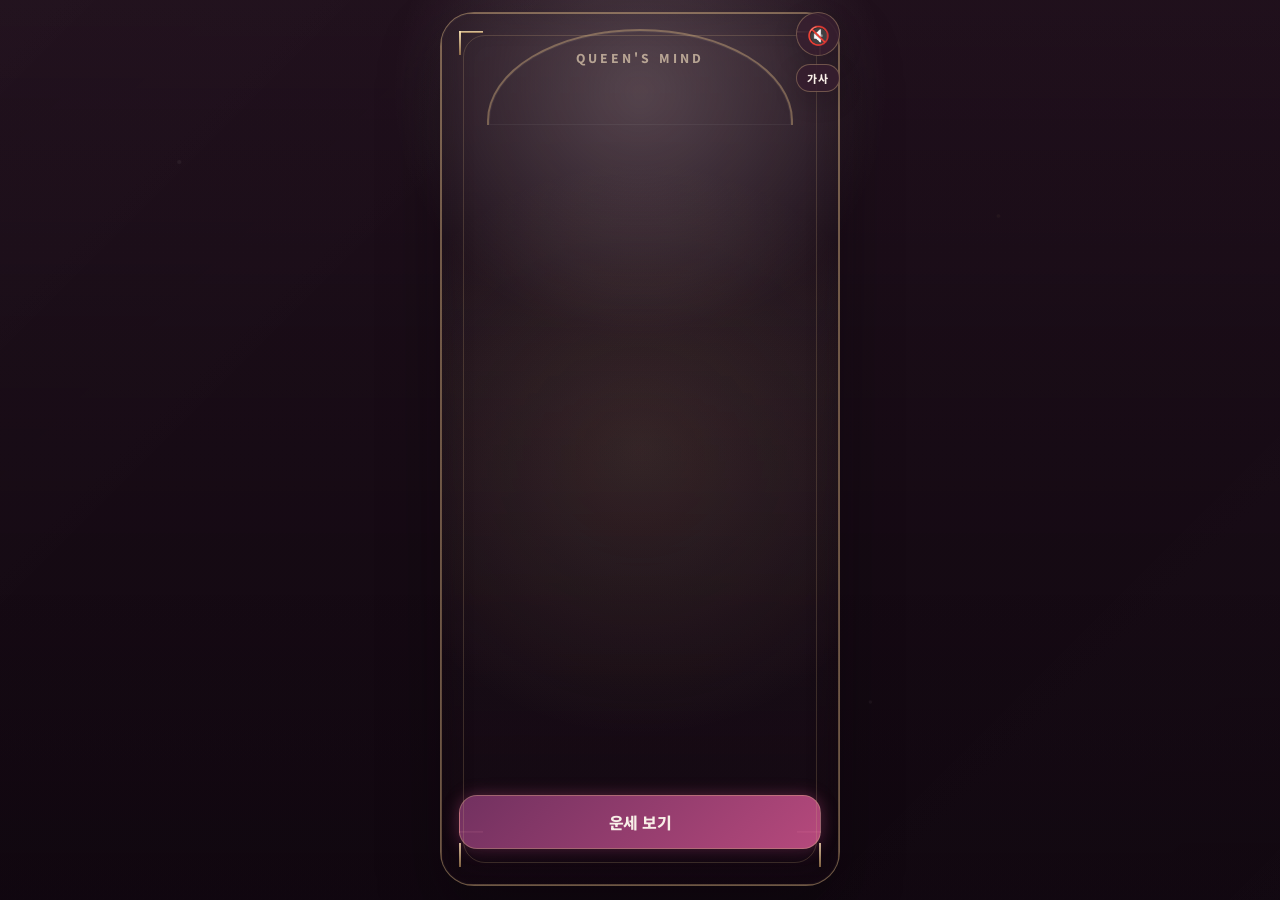
==== commit 20be1327: "hh" ====
--- a/mobile-homepage/index.html
+++ b/mobile-homepage/index.html
@@ -17,6 +17,13 @@
   <body class="fortune-body page-home">
     <main class="page-shell">
       <section class="panel-card home-panel">
+        <div class="panel-decor" aria-hidden="true">
+          <span class="panel-corner panel-corner-tl"></span>
+          <span class="panel-corner panel-corner-tr"></span>
+          <span class="panel-corner panel-corner-br"></span>
+          <span class="panel-corner panel-corner-bl"></span>
+        </div>
+        <div class="cover-arch" aria-hidden="true"><span>QUEEN'S MIND</span></div>
         <div class="home-cta">
           <a class="primary-link" href="./choose.html">운세 보기</a>
         </div>
--- a/mobile-homepage/styles.css
+++ b/mobile-homepage/styles.css
@@ -87,7 +87,7 @@
 }
 
 .page-result {
-  --page-background: url("./images/backgrounds/q_3.png?v=2.1");
+  --page-background: url("images/backgrounds/q_3.png");
 }
 
 .fortune-body::before,
@@ -280,10 +280,13 @@
 .home-panel {
   justify-content: flex-end;
   padding: 16px 18px calc(env(safe-area-inset-bottom, 12px) + 36px);
-  background:
+  background-image:
     linear-gradient(180deg, rgba(31, 14, 25, 0.04), rgba(18, 8, 15, 0.26)),
     linear-gradient(180deg, rgba(255, 247, 236, 0.04), rgba(71, 39, 58, 0.08)),
-    url("./images/backgrounds/q_1.png?v=2.1") center / cover no-repeat;
+    url("images/backgrounds/q_1.png");
+  background-position: center;
+  background-size: cover;
+  background-repeat: no-repeat;
   box-shadow:
     inset 0 0 0 1px rgba(255, 243, 232, 0.04),
     inset 0 0 36px rgba(17, 8, 14, 0.14),
@@ -365,10 +368,13 @@
 
 .choose-panel {
   padding-top: 76px;
-  background:
+  background-image:
     linear-gradient(180deg, rgba(33, 17, 30, 0.2), rgba(19, 9, 16, 0.7)),
     linear-gradient(180deg, rgba(60, 31, 51, 0.26), rgba(24, 11, 21, 0.78)),
-    url("./images/backgrounds/q_2.png?v=2.1") center / cover no-repeat;
+    url("images/backgrounds/q_2.png");
+  background-position: center;
+  background-size: cover;
+  background-repeat: no-repeat;
   box-shadow:
     inset 0 0 0 1px rgba(255, 245, 234, 0.04),
     inset 0 0 60px rgba(17, 7, 13, 0.34),
@@ -514,9 +520,12 @@
   min-height: 198px;
   padding: 16px 8px;
   border-radius: 20px;
-  background:
+  background-image:
     linear-gradient(180deg, rgba(29, 16, 29, 0.08), rgba(29, 16, 29, 0.2)),
-    url("./images/backgrounds/card.png?v=2.1") center / cover no-repeat;
+    url("images/backgrounds/card.png");
+  background-position: center;
+  background-size: cover;
+  background-repeat: no-repeat;
   border: 1px solid rgba(220, 184, 132, 0.26);
   color: var(--ivory);
   text-decoration: none;
@@ -789,278 +798,138 @@
   background: rgba(54, 29, 47, 0.78);
   color: var(--ivory);
   backdrop-filter: blur(12px);
-  box-shadow: 0 14px 24px rgba(14, 7, 14, 0.2);
-}
-
-.music-toggle {
-  display: inline-flex;
+  box-shadow: 0 8px 24px rgba(17, 7, 13, 0.2);
+  font-size: 0.88rem;
+  font-weight: 800;
+  display: flex;
   align-items: center;
   justify-content: center;
-  width: 52px;
-  height: 52px;
-  border-radius: 999px;
-  font-size: 1.2rem;
+  transition: transform 150ms ease, background-color 150ms ease;
+}
+
+.music-toggle {
+  width: 44px;
+  height: 44px;
+  border-radius: 50%;
+  font-size: 1.15rem;
 }
 
 .music-toggle.is-playing {
-  background: rgba(114, 53, 95, 0.9);
+  background: rgba(189, 76, 129, 0.82);
+  border-color: rgba(255, 255, 255, 0.3);
+  box-shadow: 0 0 15px rgba(189, 76, 129, 0.4);
 }
 
 .lyrics-toggle {
-  min-width: 52px;
-  min-height: 28px;
+  min-width: 44px;
+  height: 28px;
   padding: 0 10px;
-  border-radius: 999px;
-  font-size: 0.72rem;
-  font-weight: 700;
-  letter-spacing: 0.08em;
+  border-radius: 99px;
+  font-size: 0.68rem;
+  letter-spacing: 0.05em;
+}
+
+.music-toggle:hover,
+.lyrics-toggle:hover {
+  transform: scale(1.05);
+  background: rgba(71, 38, 61, 0.9);
+}
+
+.music-toggle:active,
+.lyrics-toggle:active {
+  transform: scale(0.95);
 }
 
 .lyrics-dialog {
-  width: min(calc(100vw - 28px), 340px);
+  padding: 0;
   border: 0;
-  padding: 0;
   background: transparent;
+  width: min(90vw, 400px);
 }
 
 .lyrics-dialog::backdrop {
-  background: rgba(10, 5, 10, 0.58);
+  background: rgba(14, 7, 13, 0.62);
+  backdrop-filter: blur(4px);
 }
 
 .lyrics-card {
-  padding: 18px;
-  border-radius: 22px;
-  border: 1px solid rgba(220, 184, 132, 0.26);
-  background:
-    linear-gradient(180deg, rgba(72, 36, 60, 0.96), rgba(31, 16, 29, 0.98));
+  padding: 24px;
+  border-radius: 24px;
+  border: 1px solid var(--panel-border);
+  background: linear-gradient(180deg, #2b1729, #1d101d);
   box-shadow: var(--shadow-xl);
+  display: grid;
+  gap: 16px;
+  max-height: 70dvh;
 }
 
 .lyrics-label {
-  margin: 0 0 10px;
+  margin: 0;
   color: var(--gold);
-  font-size: 0.72rem;
+  font-size: 0.7rem;
   font-weight: 800;
-  letter-spacing: 0.18em;
-  text-transform: uppercase;
+  letter-spacing: 0.2em;
+  text-align: center;
 }
 
 .lyrics-content {
   margin: 0;
-  max-height: min(46svh, 320px);
-  overflow: auto;
+  padding: 10px;
+  color: var(--ivory-soft);
+  font-size: 0.88rem;
+  line-height: 1.8;
   white-space: pre-wrap;
-  color: var(--ivory-soft);
-  font-family: var(--font-body);
-  font-size: 0.9rem;
-  line-height: 1.65;
+  word-break: keep-all;
+  overflow-y: auto;
+  text-align: center;
 }
 
 .lyrics-close {
-  display: inline-flex;
-  align-items: center;
-  justify-content: center;
-  width: 100%;
-  min-height: 42px;
-  margin-top: 14px;
-  border-radius: 14px;
-  border: 1px solid rgba(220, 184, 132, 0.24);
-  background: rgba(255, 255, 255, 0.06);
-  color: var(--ivory);
-}
-
-/* --- Loading Page Animations --- */
-.page-loading .loader-shell {
-  justify-content: center;
-  align-items: center;
-}
-
-.loader-container {
-  display: flex;
-  flex-direction: column;
-  align-items: center;
-  gap: 32px;
-  animation: fade-in 0.8s ease-out;
-}
-
-.loader-visual {
-  position: relative;
-  width: 120px;
-  height: 120px;
-  display: flex;
-  justify-content: center;
-  align-items: center;
-}
-
-.loader-ring {
-  position: absolute;
-  inset: 0;
-  border: 2px dashed rgba(220, 184, 132, 0.4);
-  border-radius: 50%;
-  animation: spin-ring 8s linear infinite;
-}
-
-.loader-ring-inner {
-  inset: 16px;
-  border: 1px solid rgba(220, 184, 132, 0.8);
-  border-style: dotted;
-  animation: spin-ring-reverse 5s linear infinite;
-  box-shadow: 0 0 20px rgba(220, 184, 132, 0.2), inset 0 0 20px rgba(220, 184, 132, 0.2);
-}
-
-.loader-icon {
-  font-size: 3rem;
+  margin-top: 8px;
+  height: 44px;
+  border-radius: 12px;
+  background: rgba(255, 255, 255, 0.05);
   color: var(--gold);
-  filter: drop-shadow(0 0 8px rgba(220, 184, 132, 0.6));
-  animation: pulse-icon 2s ease-in-out infinite alternate;
-}
-
-.full-loader {
-  color: var(--ivory);
-  font-weight: 500;
-  line-height: 1.6;
-  font-size: 1.125rem;
-  text-align: center;
-  letter-spacing: 0.02em;
-  padding: 0 20px;
-  max-width: 320px;
-  word-break: keep-all;
-  overflow-wrap: break-word;
-  text-wrap: balance;
-  animation: pulse-text 2s ease-in-out infinite alternate;
-}
-
-@keyframes spin-ring {
-  0% { transform: rotate(0deg); }
-  100% { transform: rotate(360deg); }
-}
-
-@keyframes spin-ring-reverse {
-  0% { transform: rotate(360deg); }
-  100% { transform: rotate(0deg); }
-}
-
-@keyframes pulse-icon {
-  0% { transform: scale(0.95); opacity: 0.7; }
-  100% { transform: scale(1.05); opacity: 1; filter: drop-shadow(0 0 16px rgba(220, 184, 132, 0.9)); }
-}
-
-@keyframes pulse-text {
-  0% { opacity: 0.6; }
-  100% { opacity: 1; text-shadow: 0 0 8px rgba(248, 239, 231, 0.4); }
-}
-
-@keyframes fade-in {
-  from { opacity: 0; transform: translateY(10px); }
-  to { opacity: 1; transform: translateY(0); }
-}
-
-.theme-anger .loader-ring { border-color: rgba(241, 190, 139, 0.4); }
-.theme-anger .loader-ring-inner { border-color: rgba(241, 190, 139, 0.8); box-shadow: 0 0 20px rgba(241, 190, 139, 0.2), inset 0 0 20px rgba(241, 190, 139, 0.2); }
-.theme-anger .loader-icon { color: var(--result-accent); filter: drop-shadow(0 0 8px rgba(241, 190, 139, 0.6)); }
-
-.theme-comfort .loader-ring { border-color: rgba(234, 223, 199, 0.4); }
-.theme-comfort .loader-ring-inner { border-color: rgba(234, 223, 199, 0.8); box-shadow: 0 0 20px rgba(234, 223, 199, 0.2), inset 0 0 20px rgba(234, 223, 199, 0.2); }
-.theme-comfort .loader-icon { color: var(--result-accent); filter: drop-shadow(0 0 8px rgba(234, 223, 199, 0.6)); }
-
-.theme-laugh .loader-ring { border-color: rgba(243, 201, 217, 0.4); }
-.theme-laugh .loader-ring-inner { border-color: rgba(243, 201, 217, 0.8); box-shadow: 0 0 20px rgba(243, 201, 217, 0.2), inset 0 0 20px rgba(243, 201, 217, 0.2); }
-.theme-laugh .loader-icon { color: var(--result-accent); filter: drop-shadow(0 0 8px rgba(243, 201, 217, 0.6)); }
-
-@keyframes pulse-glow {
-  0% { transform: scale(0.9); opacity: 0.4; }
-  100% { transform: scale(1.1); opacity: 0.9; }
+  font-weight: 700;
+  transition: background 150ms ease;
+}
+
+.lyrics-close:hover {
+  background: rgba(255, 255, 255, 0.1);
 }
 
 @keyframes float-btn {
-  0%, 100% { transform: translateY(0); box-shadow: 0 16px 28px rgba(21, 9, 19, 0.24), 0 0 16px rgba(189, 76, 129, 0.4); }
-  50% { transform: translateY(-4px); box-shadow: 0 20px 34px rgba(21, 9, 19, 0.34), 0 0 24px rgba(189, 76, 129, 0.6); }
+  0%, 100% { transform: translateY(0); }
+  50% { transform: translateY(-4px); }
 }
 
 @keyframes sweep-shine {
   0% { left: -150%; }
-  25% { left: 150%; }
-  100% { left: 150%; }
+  50%, 100% { left: 150%; }
+}
+
+@keyframes pulse-glow {
+  0% { opacity: 0.5; transform: scale(1); }
+  100% { opacity: 1; transform: scale(1.05); }
 }
 
 @keyframes fade-slide-up {
-  0% { opacity: 0; transform: translateY(24px); filter: blur(8px); }
-  100% { opacity: 1; transform: translateY(0); filter: blur(0); }
+  from { opacity: 0; transform: translateY(12px); }
+  to { opacity: 1; transform: translateY(0); }
 }
 
 @keyframes zoom-glow-in {
-  0% { opacity: 0; transform: scale(0.85); filter: blur(12px) drop-shadow(0 0 0 transparent); }
-  60% { opacity: 1; transform: scale(1.02); filter: blur(0) drop-shadow(0 0 30px rgba(220, 184, 132, 0.5)); }
-  100% { opacity: 1; transform: scale(1); filter: blur(0) drop-shadow(0 0 16px rgba(220, 184, 132, 0.3)); }
+  from { opacity: 0; transform: scale(0.96); filter: brightness(0.5) blur(4px); }
+  to { opacity: 1; transform: scale(1); filter: brightness(1) blur(0); }
 }
 
 @media (max-width: 428px) {
   .page-shell {
-    padding: 0;
-    width: 100%;
+    padding: 10px 12px 12px;
   }
-
-  .panel-card {
-    border-radius: 0;
-    border: none;
-  }
-  
-  .panel-card::before,
-  .panel-card::after {
-    display: none;
-  }
-
-  .home-panel,
-  .choose-panel {
-    padding-left: 20px;
-    padding-right: 20px;
-    padding-bottom: calc(env(safe-area-inset-bottom, 20px) + 36px);
-  }
-
-  .result-panel {
-    padding-left: 20px;
-    padding-right: 20px;
-    padding-bottom: 20px;
-  }
-
-  .result-actions {
-    padding-left: 20px;
-    padding-right: 20px;
-    padding-bottom: calc(env(safe-area-inset-bottom, 20px) + 36px);
-  }
-
-  .audio-dock {
-    top: calc(env(safe-area-inset-top, 12px) + 16px);
-    right: 16px;
-  }
-
-  .hero-title {
-    font-size: 2.85rem;
-  }
-
-  .choose-title {
-    font-size: 2rem;
-  }
-
-  .pick-card {
-    width: 106px;
-    min-height: 176px;
-  }
-
-  .result-title {
-    font-size: 1.2rem;
-  }
-
-  .result-caption {
-    font-size: 0.84rem;
-  }
 }
 
 @media (prefers-reduced-motion: reduce) {
-  html {
-    scroll-behavior: auto;
-  }
-
   *,
   *::before,
   *::after {
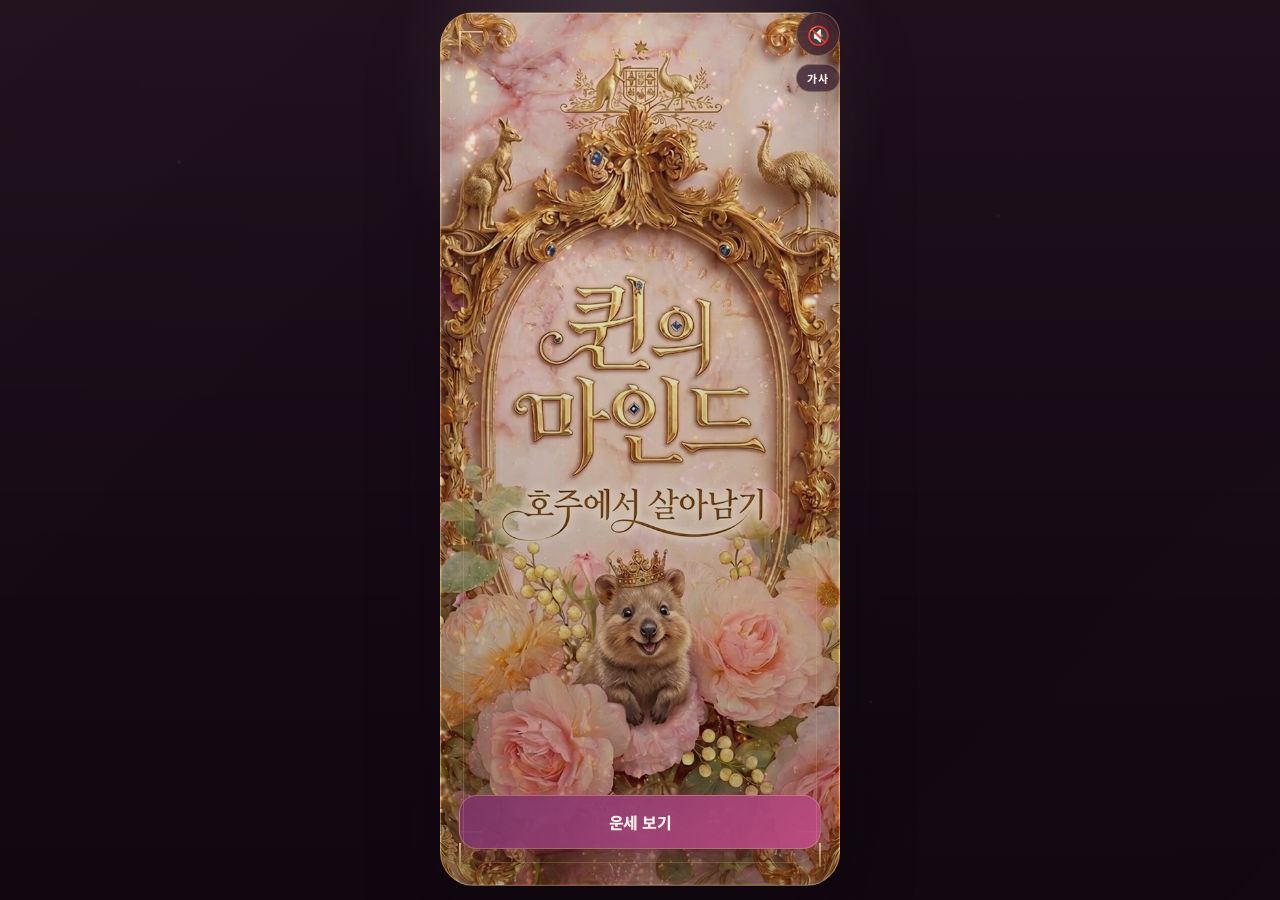
==== commit 88d90b09: "kk" ====
--- a/mobile-homepage/index.html
+++ b/mobile-homepage/index.html
@@ -15,8 +15,27 @@
     <link rel="stylesheet" href="./styles.css" />
   </head>
   <body class="fortune-body page-home">
+    <div class="bg-particles" aria-hidden="true">
+      <span class="bp1">🇦🇺</span>
+      <span class="bp2">🦘</span>
+      <span class="bp3">🐨</span>
+      <span class="bp4">🐹</span>
+      <span class="bp5">✨</span>
+      <span class="bp6">💖</span>
+      <span class="bp7">👑</span>
+    </div>
     <main class="page-shell">
       <section class="panel-card home-panel">
+        <div class="loader-visual-standalone">
+          <div class="loader-particles">
+            <span class="p1">🦘</span>
+            <span class="p2">🐨</span>
+            <span class="p3">🇦🇺</span>
+            <span class="p4">🐹</span>
+            <span class="p5">✨</span>
+            <span class="p6">💖</span>
+          </div>
+        </div>
         <div class="panel-decor" aria-hidden="true">
           <span class="panel-corner panel-corner-tl"></span>
           <span class="panel-corner panel-corner-tr"></span>
--- a/mobile-homepage/styles.css
+++ b/mobile-homepage/styles.css
@@ -51,6 +51,7 @@
   overflow-x: hidden;
   font-family: var(--font-body);
   color: var(--ivory);
+  cursor: url("data:image/svg+xml;utf8,<svg xmlns='http://www.w3.org/2000/svg' width='40' height='48' viewport='0 0 100 100' style='font-size:24px;'><text y='50%'>👑</text></svg>"), auto;
 }
 
 a,
@@ -80,14 +81,11 @@
 }
 
 .page-choose,
-.page-loading {
+.page-loading,
+.page-result {
   --page-background:
     radial-gradient(circle at 50% 14%, rgba(122, 78, 105, 0.34), transparent 22%),
     linear-gradient(180deg, #261420 0%, #140b15 100%);
-}
-
-.page-result {
-  --page-background: url("images/backgrounds/q_3.png");
 }
 
 .fortune-body::before,
@@ -131,14 +129,12 @@
   min-height: 0;
   border-radius: var(--radius-xl);
   border: 1px solid var(--panel-border);
-  background:
-    linear-gradient(180deg, rgba(101, 60, 81, 0.18), transparent 26%),
-    linear-gradient(180deg, rgba(65, 35, 56, 0.8), rgba(26, 14, 24, 0.9));
   backdrop-filter: blur(8px);
   box-shadow:
     inset 0 1px 0 rgba(255, 255, 255, 0.08),
     inset 0 -12px 40px rgba(0, 0, 0, 0.14),
     var(--shadow-xl);
+  background: none;
 }
 
 .panel-card::before,
@@ -237,28 +233,38 @@
 
 .cover-arch {
   position: absolute;
-  top: 16px;
+  top: 18px;
   left: 50%;
-  width: calc(100% - 92px);
-  height: 96px;
+  width: calc(100% - 100px);
+  height: 90px;
   transform: translateX(-50%);
-  border: 2px solid rgba(220, 184, 132, 0.42);
+  border: 1px solid var(--gold-soft);
   border-bottom: 0;
   border-radius: 200px 200px 0 0 / 120px 120px 0 0;
-  box-shadow: inset 0 0 0 1px rgba(255, 255, 255, 0.05);
-}
-
-.cover-arch span {
-  position: absolute;
-  top: 18px;
+}
+
+.cover-arch::before {
+  content: "✧";
+  position: absolute;
+  top: -8px;
   left: 50%;
   transform: translateX(-50%);
-  color: rgba(244, 224, 192, 0.64);
-  font-size: 0.76rem;
+  color: var(--gold);
+  font-size: 0.8rem;
+}
+
+.cover-arch span {
+  position: absolute;
+  top: 14px;
+  left: 50%;
+  transform: translateX(-50%);
+  color: var(--gold);
+  font-size: 0.65rem;
   font-weight: 800;
-  letter-spacing: 0.26em;
+  letter-spacing: 0.35em;
   text-transform: uppercase;
   white-space: nowrap;
+  opacity: 0.9;
 }
 
 .cover-arch-small {
@@ -283,16 +289,22 @@
   background-image:
     linear-gradient(180deg, rgba(31, 14, 25, 0.04), rgba(18, 8, 15, 0.26)),
     linear-gradient(180deg, rgba(255, 247, 236, 0.04), rgba(71, 39, 58, 0.08)),
-    url("images/backgrounds/q_1.png");
+    url("./images/backgrounds/q_1.jpg");
   background-position: center;
   background-size: cover;
   background-repeat: no-repeat;
-  box-shadow:
-    inset 0 0 0 1px rgba(255, 243, 232, 0.04),
-    inset 0 0 36px rgba(17, 8, 14, 0.14),
-    0 28px 60px rgba(8, 4, 8, 0.38);
+  background-color: #1a0e18;
   position: relative;
   overflow: hidden;
+}
+
+.result-panel {
+  background-image:
+    linear-gradient(180deg, rgba(31, 14, 25, 0.4), rgba(42, 22, 38, 0.6)),
+    url("./images/backgrounds/front.jpg");
+  background-position: center;
+  background-size: cover;
+  background-repeat: no-repeat;
 }
 
 .home-panel::before {
@@ -368,13 +380,9 @@
 
 .choose-panel {
   padding-top: 76px;
-  background-image:
-    linear-gradient(180deg, rgba(33, 17, 30, 0.2), rgba(19, 9, 16, 0.7)),
-    linear-gradient(180deg, rgba(60, 31, 51, 0.26), rgba(24, 11, 21, 0.78)),
-    url("images/backgrounds/q_2.png");
-  background-position: center;
-  background-size: cover;
-  background-repeat: no-repeat;
+  background:
+    linear-gradient(180deg, rgba(101, 60, 81, 0.18), transparent 26%),
+    linear-gradient(180deg, rgba(65, 35, 56, 0.9), rgba(26, 14, 24, 0.95));
   box-shadow:
     inset 0 0 0 1px rgba(255, 245, 234, 0.04),
     inset 0 0 60px rgba(17, 7, 13, 0.34),
@@ -522,7 +530,7 @@
   border-radius: 20px;
   background-image:
     linear-gradient(180deg, rgba(29, 16, 29, 0.08), rgba(29, 16, 29, 0.2)),
-    url("images/backgrounds/card.png");
+    url("./images/backgrounds/card.jpg");
   background-position: center;
   background-size: cover;
   background-repeat: no-repeat;
@@ -680,12 +688,26 @@
 
 .result-kicker {
   margin: 0;
-  color: var(--result-accent);
-  font-size: 1rem;
+  color: var(--gold);
+  font-size: 0.95rem;
   font-weight: 800;
-  letter-spacing: 0.22em;
+  letter-spacing: 0.18em;
   text-transform: uppercase;
-  text-shadow: 0 0 12px rgba(220, 184, 132, 0.4);
+  display: flex;
+  align-items: center;
+  gap: 12px;
+}
+
+.result-kicker::before,
+.result-kicker::after {
+  content: "";
+  width: 24px;
+  height: 1px;
+  background: linear-gradient(to var(--direction, right), var(--gold-soft), transparent);
+}
+
+.result-kicker::after {
+  --direction: left;
 }
 
 .result-media {
@@ -923,6 +945,185 @@
   to { opacity: 1; transform: scale(1); filter: brightness(1) blur(0); }
 }
 
+/* Loader Styles - Royal Orbit Redesign */
+.loader-shell {
+  justify-content: center;
+  align-items: center;
+  overflow: hidden;
+}
+
+.loader-container {
+  display: flex;
+  flex-direction: column;
+  align-items: center;
+  gap: 48px;
+  position: relative;
+}
+
+.loader-visual {
+  position: relative;
+  width: 160px;
+  height: 160px;
+  display: flex;
+  align-items: center;
+  justify-content: center;
+}
+
+/* Radiant Glow Backdrop */
+.loader-visual::before {
+  content: "";
+  position: absolute;
+  width: 200px;
+  height: 200px;
+  background: radial-gradient(circle, rgba(220, 184, 132, 0.12) 0%, transparent 70%);
+  border-radius: 50%;
+  animation: aura-expand 3s ease-in-out infinite alternate;
+}
+
+.loader-ring,
+.loader-ring-inner,
+.loader-ring-outer {
+  position: absolute;
+  border-radius: 50%;
+  border: 1px solid transparent;
+}
+
+/* External Floating Ring */
+.loader-ring-outer {
+  inset: -20px;
+  border: 1px solid rgba(220, 184, 132, 0.08);
+  border-top-color: rgba(220, 184, 132, 0.3);
+  animation: spin 4s linear infinite;
+}
+
+.loader-ring {
+  inset: 0;
+  border: 2px solid rgba(220, 184, 132, 0.1);
+  border-top-color: var(--gold);
+  border-right-color: var(--gold-soft);
+  animation: spin 1.8s cubic-bezier(0.5, 0, 0.5, 1) infinite;
+}
+
+.loader-ring-inner {
+  inset: 18px;
+  border: 1px dashed rgba(248, 239, 231, 0.2);
+  animation: spin 3s linear infinite reverse;
+}
+
+.loader-icon {
+  font-size: 3rem;
+  color: var(--gold);
+  text-shadow: 0 0 30px rgba(220, 184, 132, 0.8), 0 0 60px rgba(189, 76, 129, 0.4);
+  animation: crown-float 2.5s ease-in-out infinite;
+  z-index: 2;
+  filter: drop-shadow(0 0 10px rgba(0,0,0,0.5));
+}
+
+/* Results Panel Particles */
+.loader-visual-standalone {
+  position: absolute;
+  top: 50%;
+  left: 50%;
+  transform: translate(-50%, -50%);
+  width: 1px;
+  height: 1px;
+  z-index: 0;
+  pointer-events: none;
+}
+
+/* Flying Particles */
+.loader-particles {
+  position: absolute;
+  inset: -60px;
+  pointer-events: none;
+}
+
+.loader-particles span {
+  position: absolute;
+  font-size: 1.4rem;
+  opacity: 0;
+  animation: particle-fly 3.5s ease-in-out infinite;
+}
+
+.loader-particles .p1 { top: 10%; left: 80%; animation-delay: 0s; font-size: 1.2rem; }
+.loader-particles .p2 { top: 70%; left: 90%; animation-delay: 0.6s; font-size: 1.6rem; }
+.loader-particles .p3 { top: 85%; left: 20%; animation-delay: 1.2s; font-size: 1.3rem; }
+.loader-particles .p4 { top: 15%; left: -5%; animation-delay: 1.8s; font-size: 1.5rem; }
+.loader-particles .p5 { top: -10%; left: 45%; animation-delay: 2.4s; font-size: 1.1rem; }
+.loader-particles .p6 { top: 50%; left: -20%; animation-delay: 0.3s; font-size: 1.4rem; }
+
+@keyframes particle-fly {
+  0% { transform: translate(0, 0) rotate(0deg) scale(0); opacity: 0; }
+  20% { opacity: 0.8; }
+  50% { transform: translate(15px, -25px) rotate(15deg) scale(1.1); }
+  80% { opacity: 0.6; }
+  100% { transform: translate(30px, -50px) rotate(30deg) scale(0); opacity: 0; }
+}
+
+.full-loader {
+  color: var(--ivory);
+  font-size: 1.1rem;
+  font-weight: 700;
+  text-align: center;
+  line-height: 1.7;
+  max-width: 300px;
+  word-break: keep-all;
+  opacity: 0.9;
+  letter-spacing: -0.01em;
+  animation: text-fade 2s ease-in-out infinite alternate;
+  text-shadow: 0 2px 10px rgba(0,0,0,0.3);
+}
+
+/* Global Background Particles */
+.bg-particles {
+  position: fixed;
+  inset: 0;
+  pointer-events: none;
+  z-index: 0;
+  overflow: hidden;
+}
+
+.bg-particles span {
+  position: absolute;
+  opacity: 0;
+  animation: bg-float 7s ease-in-out infinite;
+}
+
+.bg-particles .bp1 { top: 10%; left: 8%; animation-delay: 0s; font-size: 1.5rem; }
+.bg-particles .bp2 { top: 25%; left: 85%; animation-delay: 1.5s; font-size: 2rem; }
+.bg-particles .bp3 { top: 55%; left: 5%; animation-delay: 3.2s; font-size: 1.8rem; }
+.bg-particles .bp4 { top: 80%; left: 75%; animation-delay: 4.8s; font-size: 2.2rem; }
+.bg-particles .bp5 { top: 40%; left: 92%; animation-delay: 0.8s; font-size: 1.6rem; }
+.bg-particles .bp6 { top: 75%; left: 15%; animation-delay: 2.2s; font-size: 1.9rem; }
+.bg-particles .bp7 { top: 5%; left: 65%; animation-delay: 3.5s; font-size: 1.7rem; }
+
+@keyframes bg-float {
+  0% { transform: translateY(0) rotate(0deg); opacity: 0; }
+  15% { opacity: 0.35; }
+  50% { transform: translateY(-40px) rotate(10deg); opacity: 0.45; }
+  85% { opacity: 0.25; }
+  100% { transform: translateY(-80px) rotate(20deg); opacity: 0; }
+}
+
+@keyframes spin {
+  to { transform: rotate(360deg); }
+}
+
+@keyframes aura-expand {
+  0% { transform: scale(0.8); opacity: 0.5; }
+  100% { transform: scale(1.2); opacity: 1; }
+}
+
+@keyframes crown-float {
+  0%, 100% { transform: translateY(0) scale(1); filter: brightness(1); }
+  50% { transform: translateY(-8px) scale(1.05); filter: brightness(1.2); }
+}
+
+@keyframes text-fade {
+  0% { opacity: 0.6; transform: translateY(2px); }
+  100% { opacity: 1; transform: translateY(0); }
+}
+
 @media (max-width: 428px) {
   .page-shell {
     padding: 10px 12px 12px;
@@ -939,3 +1140,10 @@
     visibility: visible !important;
   }
 }
+@keyframes particle-fly {
+  0% { transform: translate(0, 0) rotate(0deg) scale(0); opacity: 0; }
+  20% { opacity: 0.8; }
+  50% { transform: translate(15px, -25px) rotate(15deg) scale(1.1); }
+  80% { opacity: 0.6; }
+  100% { transform: translate(30px, -50px) rotate(30deg) scale(0); opacity: 0; }
+}
